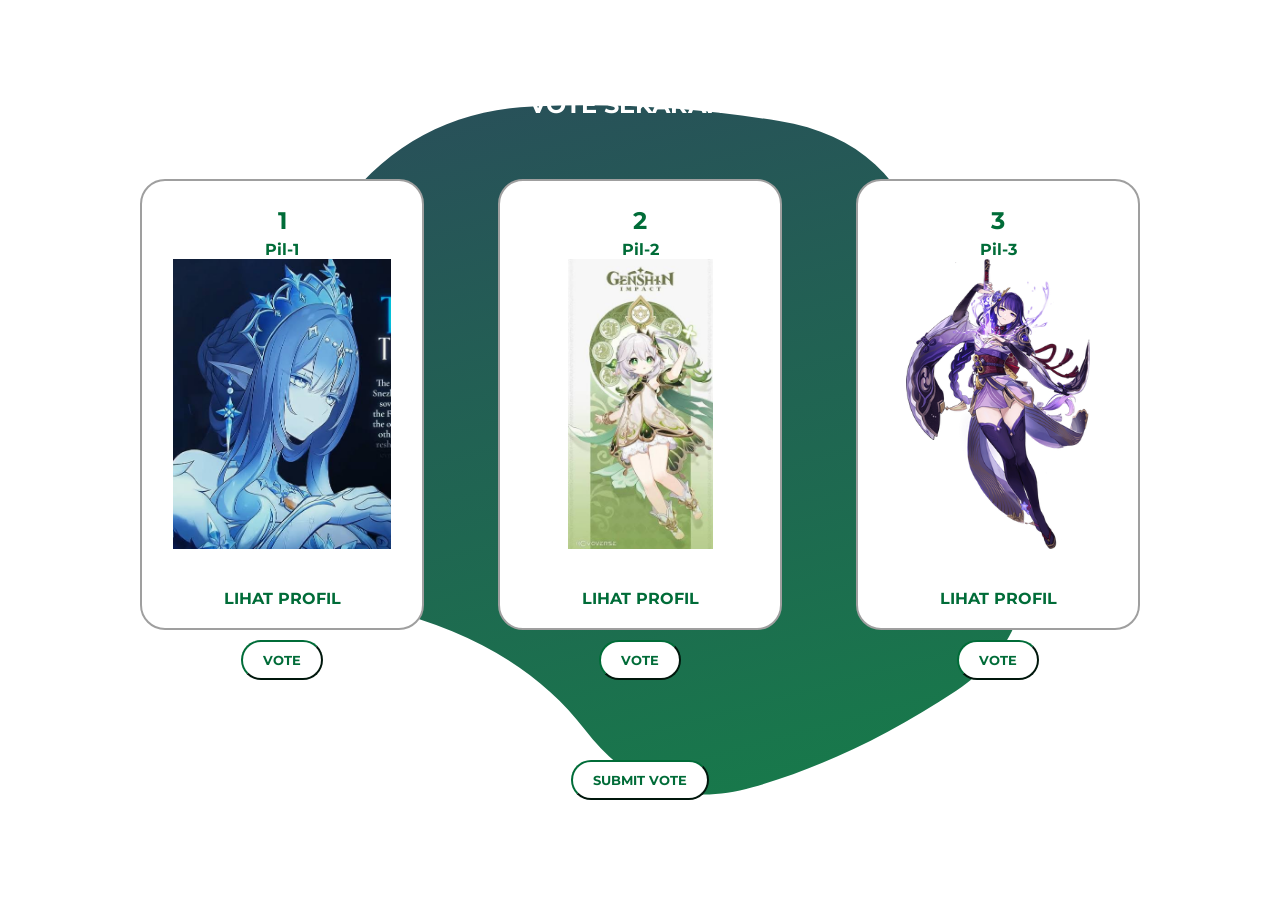
==== WebPilketos/Front-End-Pilketos-main/Front-End-Pilketos-main/vote.html @ c8baabaf "Add files via upload" ====
<!DOCTYPE html>
<html lang="en">
<head>
    <meta charset="UTF-8">
    <meta http-equiv="X-UA-Compatible" content="IE=edge">
    <meta name="viewport" content="width=device-width, initial-scale=1.0">
    <title>Document</title>
    <link rel="stylesheet" href="./styles/vote/styles.css">
</head>
<body>
    <div class="voting-wrapper">
        <img src="./styles/vote/photos/background.svg" class="background" alt="">
        <div class="container">
            <div class="caketos-wrapper">
                <h3>VOTE SEKARANG!</h3>
                <div class="profil-caketos-wrapper">
                    <div class="profil-caketos-wrapper-2">
                        <div class="profil-caketos">                       
                            <h5 class="nomor-urut">1</h5>
                            <h5>Pil-1</h5>
                            <img src="./styles/index/photos/Pil-1.jpe" alt="">
                            <h6 onclick="profilCaketos(1)">LIHAT PROFIL</h6>
                        </div>
                        <button id="caketos-1" onclick='tombolClick(this.id)'>VOTE</button>
                    </div>
                    <div class="profil-caketos-wrapper-2">
                        <div class="profil-caketos">
                            <h5 class="nomor-urut">2</h5>
                            <h5>Pil-2</h5>
                            <img src="./styles/index/photos/Pil-2.jpe" alt="">
                            <h6 onclick="profilCaketos(2)">LIHAT PROFIL</h6>
                        </div>
                        <button id="caketos-2" onclick='tombolClick(this.id)'>VOTE</button>
                    </div>
                    
                    <div class="profil-caketos-wrapper-2">
                        <div class="profil-caketos">
                            <h5 class="nomor-urut">3</h5>
                            <h5>Pil-3</h5>
                            <img src="./styles/index/photos/Pil-3.png" alt="">
                            <h6 onclick="profilCaketos(3)">LIHAT PROFIL</h6>
                        </div>
                        <button id="caketos-3" onclick='tombolClick(this.id)'>VOTE</button>
                    </div>
                </div>
                <button class='tombol-submit' type="submit">SUBMIT VOTE</button>
            </div>
        </div>
    </div>
    
    <div class="background-visi-misi display-none" id="background-visi-misi">
        <div class="visi-misi-wrapper">
            <div class="visi-misi-item">
                <div class="visi-misi-content display-none" id="caketos-aulia">
                    <h3 class="nama">Pil-1</h3>
                    <img src="./styles/index/photos/Pil-1.jpe" alt="">
                    <h3 class="visi-misi">Visi</h3>
                    <div class="visi">
                        <p>
                            Lorem ipsum dolor sit amet
                        </p>
                    </div>
                    <h3 class="visi-misi">Misi</h3>
                    <div class="misi">
                        <ul>
                            <li>Lorem ipsum dolor sit amet</li>
                        </ul>
                    </div>
                </div>
                <div class="visi-misi-content display-none" id="caketos-nabiel">
                    <h3 class="nama">Pil-2</h3>
                    <img src="./styles/index/photos/Pil-2.jpe" alt="">
                    <h3 class="visi-misi">Visi</h3>
                    <div class="visi">
                        <p>
                            Lorem ipsum dolor sit amet
                        </p>
                    </div>
                    <h3 class="visi-misi">Misi</h3>
                    <div class="misi">
                        <ul>
                            <li>Lorem ipsum dolor sit amet</li>
                        </ul>
                    </div>
                </div>
                <div class="visi-misi-content display-none" id="caketos-wildan">
                    <h3 class="nama">Pil-3</h3>
                    <img src="./styles/index/photos/Pil-3.png" alt="">
                    <h3 class="visi-misi">Visi</h3>
                    <div class="visi">
                        <p>
                            Lorem ipsum dolor sit amet
                        </p>
                    </div>
                    <h3 class="visi-misi">Misi</h3>
                    <div class="misi">
                        <ul>
                            <li>Lorem ipsum dolor sit amet</li>
                        </ul>
                    </div>
                </div>
            </div>
            <div class="tombol-keluar">
                <img onclick="keluar()" src="./styles/index/photos/vector/cross.svg" alt="">
            </div>
        </div>
    </div>

    <div class="display-none">
        <input class="input" type="radio" name="Pilihan" value="calon1" id="calon1">
        <input class="input" type="radio" name="Pilihan" value="calon2" id="calon2">
        <input class="input" type="radio" name="Pilihan" value="calon3" id="calon3">
    </div>

    <script src="./styles/index/scripts/scripts.js"></script>
    <script>
        function tombolClick(caketos) {
            document.getElementById(caketos).focus();
            if (caketos == "caketos-1") {
                document.getElementById("calon1").click();
            } else {
                if (caketos == "caketos-2") {
                    document.getElementById("calon2").click();
                } else {
                    if (caketos == "caketos-3") {
                        document.getElementById("calon3").click();
                    }
                }
            }
        }
    </script>
</body>
</html>
---- WebPilketos/Front-End-Pilketos-main/Front-End-Pilketos-main/styles/vote/styles.css ----
@import url("https://fonts.googleapis.com/css2?family=Montserrat:wght@400;700&family=Open+Sans:ital,wght@0,400;0,700;1,400&display=swap");
* {
  padding: 0;
  margin: 0;
  -webkit-user-select: none;
     -moz-user-select: none;
      -ms-user-select: none;
          user-select: none;
}

::-webkit-scrollbar {
  width: 10px;
}

::-webkit-scrollbar-track {
  background: #f1f1f1;
}

::-webkit-scrollbar-thumb {
  background: #888;
  border-radius: 15px;
}

::-webkit-scrollbar-thumb:hover {
  background: #555;
}

::-webkit-scrollbar-track-piece {
  display: none;
}

body {
  overflow-x: hidden;
}

h1 {
  font-family: "Montserrat", sans-serif;
  color: white;
  font-size: 48px;
}

h2 {
  font-family: "Montserrat", sans-serif;
  color: white;
  font-size: 24px;
}

h3 {
  font-family: "Montserrat", sans-serif;
  color: #006C38;
  font-size: 24px;
}

h4 {
  font-family: "Open Sans", sans-serif;
  color: rgba(0, 108, 56, 0.8);
}

h5 {
  font-family: "Montserrat", sans-serif;
  color: #006C38;
  font-size: 16px;
}

p {
  font-family: "Open Sans", sans-serif;
  font-size: 16px;
}

.container {
  margin: auto;
  width: 100%;
  position: relative;
}

.display-none {
  display: none !important;
}

.caketos-wrapper {
  display: -webkit-box;
  display: -ms-flexbox;
  display: flex;
  -webkit-box-orient: vertical;
  -webkit-box-direction: normal;
      -ms-flex-direction: column;
          flex-direction: column;
  -webkit-box-align: center;
      -ms-flex-align: center;
          align-items: center;
  margin: auto;
  width: 1200px;
  padding: 60px 0;
}

.caketos-wrapper .profil-caketos-wrapper {
  display: -webkit-box;
  display: -ms-flexbox;
  display: flex;
  -webkit-box-orient: horizontal;
  -webkit-box-direction: normal;
      -ms-flex-direction: row;
          flex-direction: row;
  -webkit-box-pack: justify;
      -ms-flex-pack: justify;
          justify-content: space-between;
  margin: auto;
  width: 1000px;
  padding: 60px 0;
}

.caketos-wrapper .profil-caketos-wrapper .profil-caketos-wrapper-2 {
  display: -webkit-box;
  display: -ms-flexbox;
  display: flex;
  -webkit-box-orient: vertical;
  -webkit-box-direction: normal;
      -ms-flex-direction: column;
          flex-direction: column;
  -webkit-box-align: center;
      -ms-flex-align: center;
          align-items: center;
}

.caketos-wrapper .profil-caketos-wrapper button {
  padding: 10px 20px;
  margin: 10px;
  border-radius: 25px;
  font-weight: bold;
  font-family: "Montserrat", sans-serif;
  color: #006C38;
  background-color: white;
  border-color: #006C38;
}

.caketos-wrapper .profil-caketos-wrapper button:focus {
  color: white;
  background-color: #1C6F4E;
  border-color: white;
}

.caketos-wrapper .profil-caketos-wrapper .profil-caketos {
  width: 280px;
  border-color: #9F9F9F;
  border-radius: 25px;
  border-style: solid;
  border-width: 2px;
  background-color: white;
  display: -webkit-box;
  display: -ms-flexbox;
  display: flex;
  -webkit-box-orient: vertical;
  -webkit-box-direction: normal;
      -ms-flex-direction: column;
          flex-direction: column;
  -webkit-box-pack: center;
      -ms-flex-pack: center;
          justify-content: center;
}

.caketos-wrapper .profil-caketos-wrapper .profil-caketos .nomor-urut {
  padding: 25px 0 5px 0;
  font-size: 24px;
}

.caketos-wrapper .profil-caketos-wrapper .profil-caketos h5 {
  margin: auto;
  padding: 0 0 0 0;
  text-align: center;
}

.caketos-wrapper .profil-caketos-wrapper .profil-caketos img {
  width: auto;
  height: 290px;
  margin: auto;
}

.caketos-wrapper .profil-caketos-wrapper .profil-caketos h6 {
  font-family: "Montserrat", sans-serif;
  font-weight: bold;
  color: #006C38;
  text-decoration: none;
  margin: auto;
  padding: 40px 0 20px 0;
  font-size: 16px;
  cursor: pointer;
}

.caketos-wrapper .tombol-submit {
  padding: 10px 20px;
  margin: 10px;
  border-radius: 25px;
  font-weight: bold;
  font-family: "Montserrat", sans-serif;
  color: #006C38;
  background-color: white;
  border-color: #006C38;
}

.caketos-wrapper .tombol-submit:active {
  color: white;
  background-color: #1C6F4E;
  border-color: white;
}

.background-visi-misi {
  height: 100vh;
  width: 100%;
  background-color: rgba(50, 50, 50, 0.7);
  position: fixed;
  bottom: 0;
  right: 0;
  display: -webkit-box;
  display: -ms-flexbox;
  display: flex;
  -ms-flex-line-pack: center;
      align-content: center;
  z-index: 2;
}

.background-visi-misi .visi-misi-wrapper {
  width: 600px;
  height: 600px;
  position: relative;
  margin: auto;
  background-color: #ffffff;
  border-radius: 25px;
  display: -webkit-box;
  display: -ms-flexbox;
  display: flex;
  -webkit-box-orient: vertical;
  -webkit-box-direction: normal;
      -ms-flex-direction: column;
          flex-direction: column;
}

.background-visi-misi .visi-misi-wrapper .visi-misi-item {
  overflow-y: scroll;
  margin: 40px 10px 10px 10px;
}

.background-visi-misi .visi-misi-wrapper .tombol-keluar {
  position: absolute;
  top: 20px;
  right: 20px;
}

.background-visi-misi .visi-misi-wrapper .tombol-keluar img {
  cursor: pointer;
}

.background-visi-misi .visi-misi-wrapper .visi-misi-content {
  padding: 40px;
}

.background-visi-misi .visi-misi-wrapper .visi-misi-content .nama {
  text-align: center;
}

.background-visi-misi .visi-misi-wrapper .visi-misi-content .visi-misi {
  padding-top: 20px;
}

.background-visi-misi .visi-misi-wrapper .visi-misi-content img {
  height: 250px;
  width: auto;
  display: block;
  margin: auto;
  padding-bottom: 40px;
}

.background-visi-misi .visi-misi-wrapper .visi-misi-content p {
  padding-left: 20px;
  color: rgba(0, 0, 0, 0.7);
}

.background-visi-misi .visi-misi-wrapper .visi-misi-content ul {
  padding-left: 20px;
}

.background-visi-misi .visi-misi-wrapper .visi-misi-content li {
  font-family: "Open Sans", sans-serif;
  padding: 2.5px;
  color: rgba(0, 0, 0, 0.7);
}

@media (min-width: 768px) {
  h3 {
    color: white;
  }
  .visi-misi, .nama {
    color: rgba(0, 108, 56, 0.8) !important;
  }
  .voting-wrapper {
    height: 100vh;
    width: 100%;
    display: -webkit-box;
    display: -ms-flexbox;
    display: flex;
    -webkit-box-align: center;
        -ms-flex-align: center;
            align-items: center;
    position: relative;
  }
  .voting-wrapper .background {
    position: absolute;
    z-index: -2;
    height: auto;
    width: 768px;
    top: 50%;
    left: 50%;
    -webkit-transform: translate(-50%, -50%);
            transform: translate(-50%, -50%);
  }
  .container {
    -ms-flex-item-align: center;
        -ms-grid-row-align: center;
        align-self: center;
  }
}

@media (max-width: 480px) {
  .background {
    display: none;
  }
  .caketos-wrapper {
    display: -webkit-box;
    display: -ms-flexbox;
    display: flex;
    -webkit-box-orient: vertical;
    -webkit-box-direction: normal;
        -ms-flex-direction: column;
            flex-direction: column;
    -webkit-box-align: center;
        -ms-flex-align: center;
            align-items: center;
    margin: auto;
    width: 100%;
    padding: 50px 0;
  }
  .caketos-wrapper .profil-caketos-wrapper {
    display: -webkit-box;
    display: -ms-flexbox;
    display: flex;
    -webkit-box-orient: horizontal;
    -webkit-box-direction: normal;
        -ms-flex-direction: row;
            flex-direction: row;
    -ms-flex-wrap: wrap;
        flex-wrap: wrap;
    -webkit-box-pack: center;
        -ms-flex-pack: center;
            justify-content: center;
    margin: auto;
    width: 100%;
    padding: 50px 0;
  }
  .caketos-wrapper .profil-caketos-wrapper .profil-caketos {
    width: 200px;
    margin: 20px;
    border-color: #9F9F9F;
    border-radius: 25px;
    border-style: solid;
    border-width: 2px;
    background-color: white;
    display: -webkit-box;
    display: -ms-flexbox;
    display: flex;
    -webkit-box-orient: vertical;
    -webkit-box-direction: normal;
        -ms-flex-direction: column;
            flex-direction: column;
    -webkit-box-pack: center;
        -ms-flex-pack: center;
            justify-content: center;
    -webkit-box-shadow: 6px 6px 6px rgba(0, 0, 0, 0.5);
            box-shadow: 6px 6px 6px rgba(0, 0, 0, 0.5);
  }
  .caketos-wrapper .profil-caketos-wrapper .profil-caketos h5 {
    margin: auto;
    padding: 0;
    text-align: center;
    font-size: 16px;
  }
  .background-visi-misi {
    height: 100vh;
    width: 100%;
    background-color: rgba(50, 50, 50, 0.7);
    position: fixed;
    bottom: 0;
    right: 0;
    display: -webkit-box;
    display: -ms-flexbox;
    display: flex;
    -ms-flex-line-pack: center;
        align-content: center;
    z-index: 2;
  }
  .background-visi-misi .visi-misi-wrapper {
    width: 350px;
    height: 500px;
    position: relative;
    margin: auto;
    background-color: #ffffff;
    border-radius: 25px;
    display: -webkit-box;
    display: -ms-flexbox;
    display: flex;
    -webkit-box-orient: vertical;
    -webkit-box-direction: normal;
        -ms-flex-direction: column;
            flex-direction: column;
  }
  .background-visi-misi .visi-misi-wrapper .visi-misi-item {
    overflow-y: scroll;
    margin: 40px 10px 10px 10px;
  }
  .background-visi-misi .visi-misi-wrapper .tombol-keluar {
    position: absolute;
    top: 20px;
    right: 20px;
    z-index: 2;
  }
  .background-visi-misi .visi-misi-wrapper .tombol-keluar img {
    cursor: pointer;
  }
  .background-visi-misi .visi-misi-wrapper .visi-misi-content {
    padding: 40px;
  }
  .background-visi-misi .visi-misi-wrapper .visi-misi-content .nama {
    text-align: center;
  }
  .background-visi-misi .visi-misi-wrapper .visi-misi-content .visi-misi {
    padding-top: 20px;
  }
  .background-visi-misi .visi-misi-wrapper .visi-misi-content img {
    height: 250px;
    width: auto;
    display: block;
    margin: auto;
    padding-bottom: 40px;
  }
  .background-visi-misi .visi-misi-wrapper .visi-misi-content p {
    padding-left: 10px;
    color: rgba(0, 0, 0, 0.7);
    font-size: 12px;
  }
  .background-visi-misi .visi-misi-wrapper .visi-misi-content ul {
    padding-left: 10px;
  }
  .background-visi-misi .visi-misi-wrapper .visi-misi-content li {
    font-family: "Open Sans", sans-serif;
    padding: 2.5px;
    color: rgba(0, 0, 0, 0.7);
    font-size: 12px;
  }
}
/*# sourceMappingURL=styles.css.map */
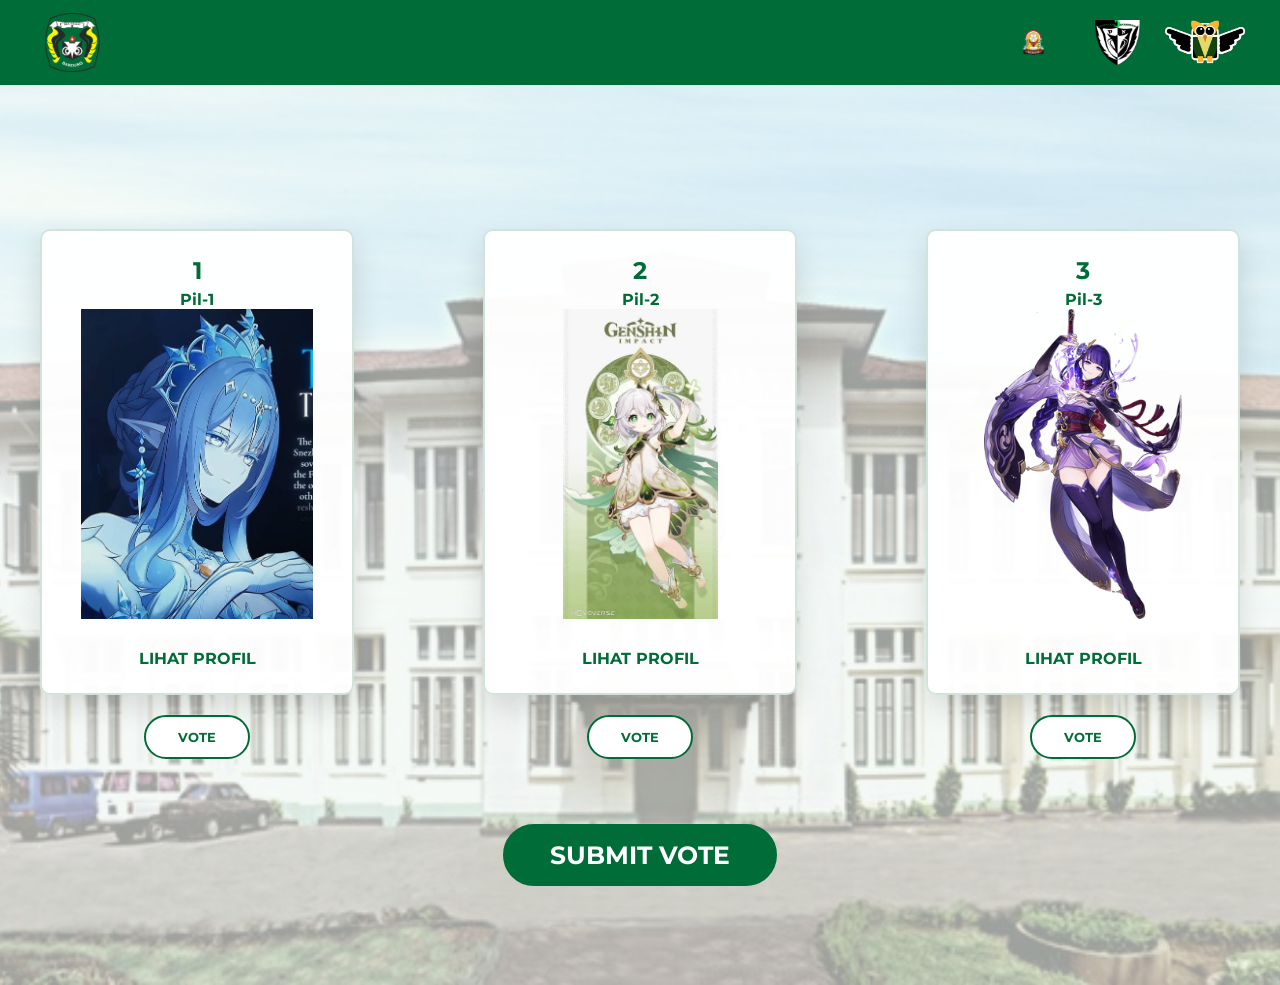
==== commit 2a55e871: "Add files via upload" ====
--- a/WebPilketos/Front-End-Pilketos-main/Front-End-Pilketos-main/vote.html
+++ b/WebPilketos/Front-End-Pilketos-main/Front-End-Pilketos-main/vote.html
@@ -8,11 +8,24 @@
     <link rel="stylesheet" href="./styles/vote/styles.css">
 </head>
 <body>
+<div class="voting-header">
+
+    <div class="voting-header-school">
+        <img src="./styles/index/photos/Logo5.png" alt="SMAN 5 Bandung Logo">
+    </div>
+
+    <div class="voting-header-logos">
+        <img src="./styles/index/photos/osis-logo.png" alt="OSIS Logo">
+        <img src="./styles/index/photos/logo-pk.png" alt="PK Logo">
+        <img src="./styles/index/photos/logo-fcc.png" alt="FCC Logo">
+    </div>
+
+</div>
     <div class="voting-wrapper">
-        <img src="./styles/vote/photos/background.svg" class="background" alt="">
+        <img src="./styles/vote/photos/background.jpe" class="background" alt="">
         <div class="container">
             <div class="caketos-wrapper">
-                <h3>VOTE SEKARANG!</h3>
+                <h3> </h3>
                 <div class="profil-caketos-wrapper">
                     <div class="profil-caketos-wrapper-2">
                         <div class="profil-caketos">                       
--- a/WebPilketos/Front-End-Pilketos-main/Front-End-Pilketos-main/styles/vote/styles.css
+++ b/WebPilketos/Front-End-Pilketos-main/Front-End-Pilketos-main/styles/vote/styles.css
@@ -187,14 +187,17 @@
 }
 
 .caketos-wrapper .tombol-submit {
-  padding: 10px 20px;
-  margin: 10px;
-  border-radius: 25px;
-  font-weight: bold;
-  font-family: "Montserrat", sans-serif;
-  color: #006C38;
-  background-color: white;
-  border-color: #006C38;
+    padding: 14px 40px;
+    margin: 20px 10px 10px;
+    border-radius: 45px;
+    font-weight: bold;
+    font-family: "Montserrat", sans-serif;
+    font-size: 25px;
+    color: white;
+    background-color: #006C38;
+    border: 2px solid #006C38;
+    cursor: pointer;
+    transition: 0.2s;
 }
 
 .caketos-wrapper .tombol-submit:active {
@@ -285,174 +288,231 @@
 }
 
 @media (min-width: 768px) {
+
   h3 {
     color: white;
   }
-  .visi-misi, .nama {
+
+  .visi-misi,
+  .nama {
     color: rgba(0, 108, 56, 0.8) !important;
   }
+
+  /* =========================
+     MAIN VOTING PAGE
+     ========================= */
+
   .voting-wrapper {
-    height: 100vh;
+    min-height: 100vh;
     width: 100%;
-    display: -webkit-box;
-    display: -ms-flexbox;
     display: flex;
-    -webkit-box-align: center;
-        -ms-flex-align: center;
-            align-items: center;
+    align-items: center;
+    justify-content: center;
     position: relative;
-  }
+    overflow: hidden;
+
+    /* IMPORTANT:
+       Keeps negative z-index elements
+       inside this container */
+    isolation: isolate;
+
+    background: #eef5f0;
+  }
+
+  /* Full-screen background image */
   .voting-wrapper .background {
     position: absolute;
     z-index: -2;
-    height: auto;
-    width: 768px;
-    top: 50%;
-    left: 50%;
-    -webkit-transform: translate(-50%, -50%);
-            transform: translate(-50%, -50%);
-  }
-  .container {
-    -ms-flex-item-align: center;
-        -ms-grid-row-align: center;
-        align-self: center;
-  }
-}
-
-@media (max-width: 480px) {
-  .background {
-    display: none;
-  }
+
+    width: 100%;
+    height: 100%;
+
+    top: 0;
+    left: 0;
+
+    object-fit: cover;
+    object-position: center;
+  }
+
+  /* Light overlay */
+  .voting-wrapper::after {
+    content: "";
+    position: absolute;
+
+    inset: 0;
+
+    background: rgba(240, 248, 243, 0.65);
+
+    z-index: -1;
+
+    pointer-events: none;
+  }
+
+  /* Content above background */
+  .voting-wrapper .container {
+    width: 100%;
+    position: relative;
+    z-index: 1;
+  }
+
+
+  /* =========================
+     TITLE + CANDIDATES
+     ========================= */
+
   .caketos-wrapper {
-    display: -webkit-box;
-    display: -ms-flexbox;
+    width: 1200px;
+    max-width: calc(100% - 80px);
+
+    margin: auto;
+    padding: 45px 0;
+  }
+
+  .caketos-wrapper > h3 {
+    color: #006C38;
+
+    font-size: 42px;
+    font-weight: 700;
+
+    margin-bottom: 25px;
+
+    text-align: center;
+  }
+
+
+  /* =========================
+     CANDIDATE ROW
+     ========================= */
+
+  .caketos-wrapper .profil-caketos-wrapper {
+    width: 100%;
+
+    padding: 30px 0;
+
     display: flex;
-    -webkit-box-orient: vertical;
-    -webkit-box-direction: normal;
-        -ms-flex-direction: column;
-            flex-direction: column;
-    -webkit-box-align: center;
-        -ms-flex-align: center;
-            align-items: center;
-    margin: auto;
-    width: 100%;
-    padding: 50px 0;
-  }
-  .caketos-wrapper .profil-caketos-wrapper {
-    display: -webkit-box;
-    display: -ms-flexbox;
-    display: flex;
-    -webkit-box-orient: horizontal;
-    -webkit-box-direction: normal;
-        -ms-flex-direction: row;
-            flex-direction: row;
-    -ms-flex-wrap: wrap;
-        flex-wrap: wrap;
-    -webkit-box-pack: center;
-        -ms-flex-pack: center;
-            justify-content: center;
-    margin: auto;
-    width: 100%;
-    padding: 50px 0;
-  }
+    justify-content: space-between;
+  }
+
+
+  /* =========================
+     CANDIDATE CARD
+     ========================= */
+
   .caketos-wrapper .profil-caketos-wrapper .profil-caketos {
-    width: 200px;
-    margin: 20px;
-    border-color: #9F9F9F;
-    border-radius: 25px;
+    width: 310px;
+
+    border-color: rgba(0, 108, 56, 0.18);
+    border-radius: 10px;
     border-style: solid;
     border-width: 2px;
+
+    background-color: rgba(255, 255, 255, 0.96);
+
+    box-shadow:
+      0 12px 30px rgba(0, 0, 0, 0.12);
+  }
+
+
+  /* Candidate image */
+
+  .caketos-wrapper .profil-caketos-wrapper .profil-caketos img {
+    height: 310px;
+    width: auto;
+
+    margin: auto;
+  }
+
+
+  /* "LIHAT PROFIL" */
+
+  .caketos-wrapper .profil-caketos-wrapper .profil-caketos h6 {
+    padding: 30px 0 25px 0;
+  }
+
+
+  /* =========================
+     VOTE BUTTONS
+     ========================= */
+
+  .caketos-wrapper .profil-caketos-wrapper button {
+    padding: 12px 32px;
+
+    margin: 20px 10px 10px;
+
+    border-radius: 25px;
+
+    font-weight: bold;
+    font-family: "Montserrat", sans-serif;
+
+    color: #006C38;
     background-color: white;
-    display: -webkit-box;
-    display: -ms-flexbox;
+
+    border: 2px solid #006C38;
+
+    cursor: pointer;
+
+    transition: 0.2s;
+  }
+
+  .caketos-wrapper .profil-caketos-wrapper button:hover {
+    color: white;
+    background-color: #006C38;
+  }
+
+
+  /* =========================
+     SUBMIT BUTTON
+     ========================= */
+
+  .caketos-wrapper .tombol-submit {
+    margin-top: 25px;
+
+    padding: 14px 45px;
+  }
+}
+
+.voting-header {
+    width: 100%;
+    height: 85px;
+    background-color: #006C38;
+
     display: flex;
-    -webkit-box-orient: vertical;
-    -webkit-box-direction: normal;
-        -ms-flex-direction: column;
-            flex-direction: column;
-    -webkit-box-pack: center;
-        -ms-flex-pack: center;
-            justify-content: center;
-    -webkit-box-shadow: 6px 6px 6px rgba(0, 0, 0, 0.5);
-            box-shadow: 6px 6px 6px rgba(0, 0, 0, 0.5);
-  }
-  .caketos-wrapper .profil-caketos-wrapper .profil-caketos h5 {
-    margin: auto;
-    padding: 0;
-    text-align: center;
-    font-size: 16px;
-  }
-  .background-visi-misi {
-    height: 100vh;
-    width: 100%;
-    background-color: rgba(50, 50, 50, 0.7);
-    position: fixed;
-    bottom: 0;
-    right: 0;
-    display: -webkit-box;
-    display: -ms-flexbox;
+    align-items: center;
+    justify-content: space-between;
+
+    padding: 0 35px;
+    box-sizing: border-box;
+
+    position: relative;
+    z-index: 10;
+}
+
+/* SMAN 5 - LEFT */
+.voting-header-school {
     display: flex;
-    -ms-flex-line-pack: center;
-        align-content: center;
-    z-index: 2;
-  }
-  .background-visi-misi .visi-misi-wrapper {
-    width: 350px;
-    height: 500px;
-    position: relative;
-    margin: auto;
-    background-color: #ffffff;
-    border-radius: 25px;
-    display: -webkit-box;
-    display: -ms-flexbox;
+    align-items: center;
+}
+
+.voting-header-school img {
+    height: 60px;
+    width: auto;
+    object-fit: contain;
+
+
+    padding: 5px 8px;
+    border-radius: 5px;
+}
+
+/* OSIS + PK + FCC - RIGHT */
+.voting-header-logos {
     display: flex;
-    -webkit-box-orient: vertical;
-    -webkit-box-direction: normal;
-        -ms-flex-direction: column;
-            flex-direction: column;
-  }
-  .background-visi-misi .visi-misi-wrapper .visi-misi-item {
-    overflow-y: scroll;
-    margin: 40px 10px 10px 10px;
-  }
-  .background-visi-misi .visi-misi-wrapper .tombol-keluar {
-    position: absolute;
-    top: 20px;
-    right: 20px;
-    z-index: 2;
-  }
-  .background-visi-misi .visi-misi-wrapper .tombol-keluar img {
-    cursor: pointer;
-  }
-  .background-visi-misi .visi-misi-wrapper .visi-misi-content {
-    padding: 40px;
-  }
-  .background-visi-misi .visi-misi-wrapper .visi-misi-content .nama {
-    text-align: center;
-  }
-  .background-visi-misi .visi-misi-wrapper .visi-misi-content .visi-misi {
-    padding-top: 20px;
-  }
-  .background-visi-misi .visi-misi-wrapper .visi-misi-content img {
-    height: 250px;
+    align-items: center;
+    gap: 25px;
+}
+
+.voting-header-logos img {
+    height: 45px;
     width: auto;
-    display: block;
-    margin: auto;
-    padding-bottom: 40px;
-  }
-  .background-visi-misi .visi-misi-wrapper .visi-misi-content p {
-    padding-left: 10px;
-    color: rgba(0, 0, 0, 0.7);
-    font-size: 12px;
-  }
-  .background-visi-misi .visi-misi-wrapper .visi-misi-content ul {
-    padding-left: 10px;
-  }
-  .background-visi-misi .visi-misi-wrapper .visi-misi-content li {
-    font-family: "Open Sans", sans-serif;
-    padding: 2.5px;
-    color: rgba(0, 0, 0, 0.7);
-    font-size: 12px;
-  }
+    object-fit: contain;
 }
 /*# sourceMappingURL=styles.css.map */
